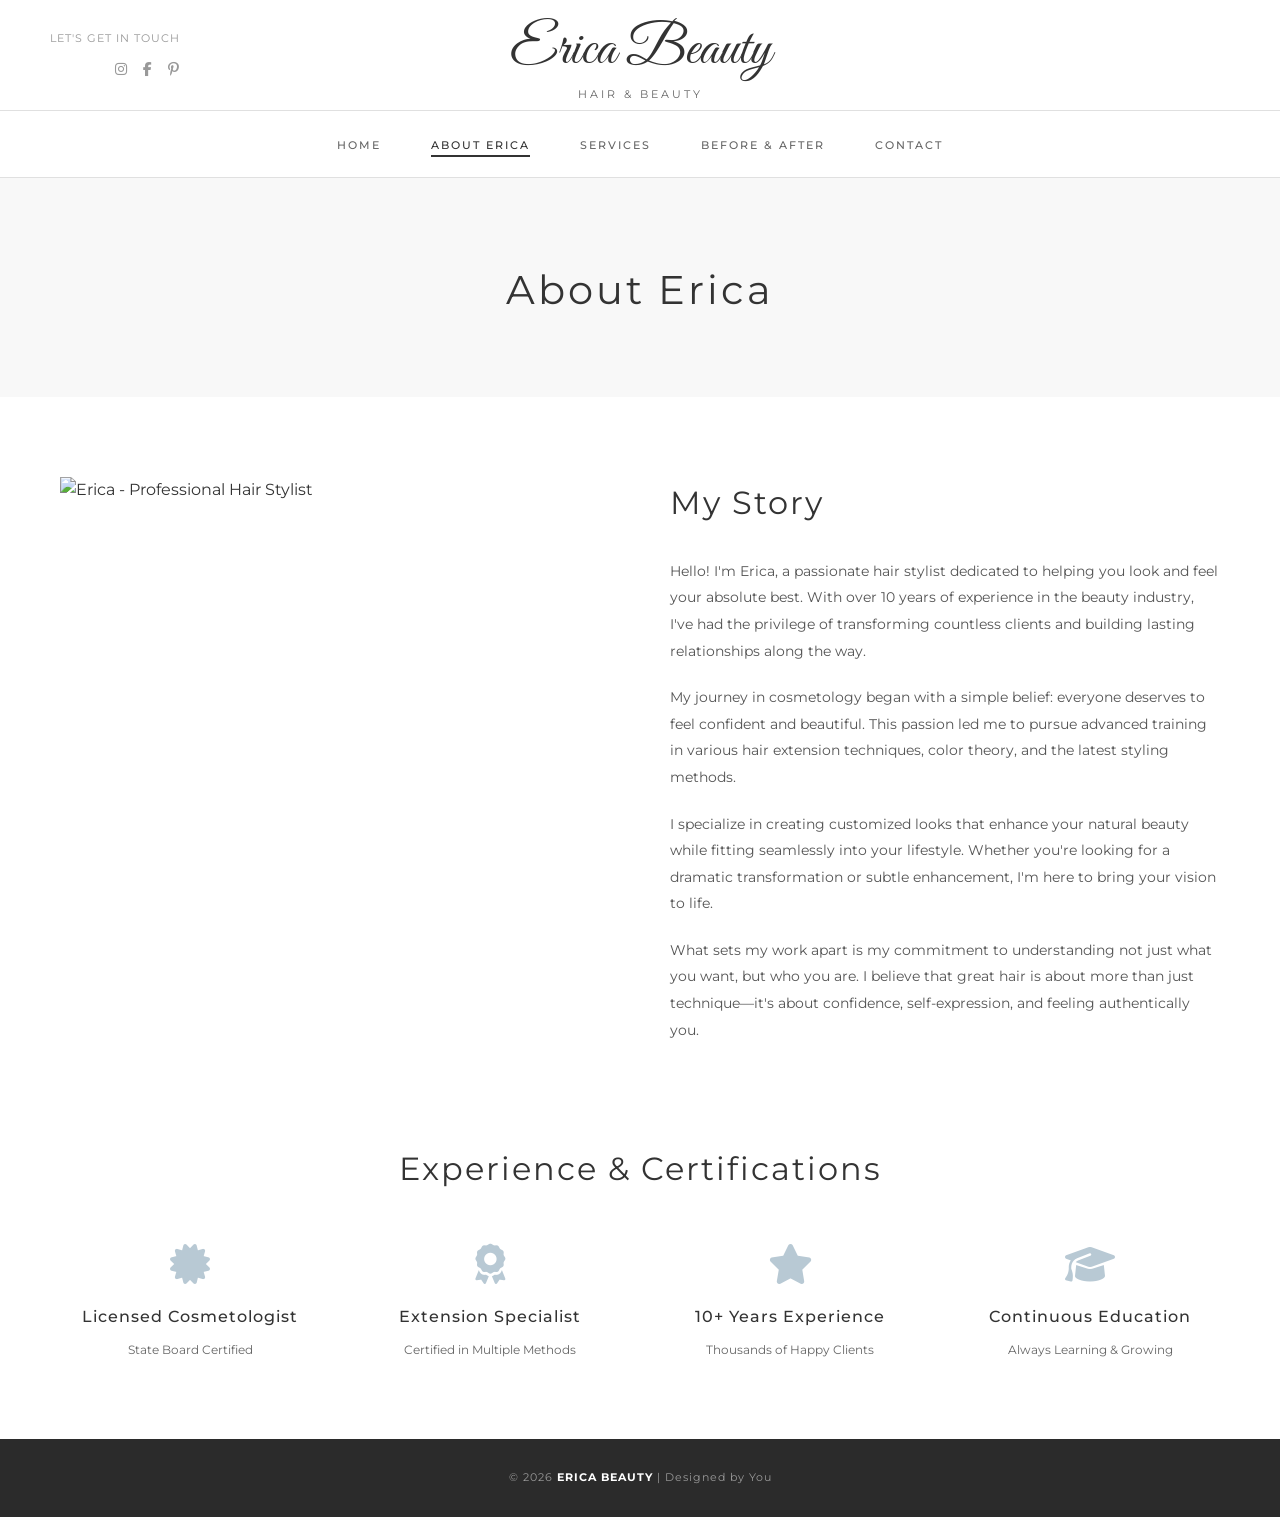
==== about.html @ de70f58c "initial" ====
<!DOCTYPE html>
<html lang="en">
  <head>
    <meta charset="UTF-8" />
    <meta name="viewport" content="width=device-width, initial-scale=1.0" />
    <title>About Erica - Professional Hair Stylist</title>
    <link rel="stylesheet" href="styles.css" />
    <link rel="preconnect" href="https://fonts.googleapis.com" />
    <link rel="preconnect" href="https://fonts.gstatic.com" crossorigin />
    <link
      href="https://fonts.googleapis.com/css2?family=Montserrat:wght@300;400;500;600&family=Great+Vibes&display=swap"
      rel="stylesheet"
    />
    <link
      rel="stylesheet"
      href="https://cdnjs.cloudflare.com/ajax/libs/font-awesome/6.4.0/css/all.min.css"
    />
  </head>
  <body>
    <!-- Header -->
    <header class="header">
      <div class="header-top">
        <div class="logo">
          <h1>Erica Beauty</h1>
          <p class="subtitle">HAIR & BEAUTY</p>
        </div>

        <div class="contact-section">
          <span class="contact-label">LET'S GET IN TOUCH</span>
          <div class="social-icons">
            <a href="#" aria-label="Instagram"
              ><i class="fab fa-instagram"></i
            ></a>
            <a href="#" aria-label="Facebook"
              ><i class="fab fa-facebook-f"></i
            ></a>
            <a href="#" aria-label="Pinterest"
              ><i class="fab fa-pinterest-p"></i
            ></a>
          </div>
        </div>
      </div>

      <nav class="navigation">
        <button class="menu-toggle" aria-label="Toggle menu">
          <span></span>
          <span></span>
          <span></span>
        </button>
        <ul class="nav-menu">
          <li><a href="index.html">HOME</a></li>
          <li><a href="about.html" class="active">ABOUT ERICA</a></li>
          <li><a href="services.html">SERVICES</a></li>
          <li><a href="gallery.html">BEFORE & AFTER</a></li>
          <li><a href="contact.html">CONTACT</a></li>
        </ul>
      </nav>
    </header>

    <!-- About Hero -->
    <section class="about-hero">
      <div class="container">
        <h1>About Erica</h1>
      </div>
    </section>

    <!-- About Content -->
    <section class="about-content">
      <div class="container">
        <div class="about-grid">
          <div class="about-image">
            <img
              src="https://images.unsplash.com/photo-1494790108377-be9c29b29330?w=800"
              alt="Erica - Professional Hair Stylist"
            />
          </div>
          <div class="about-story">
            <h2>My Story</h2>
            <p>
              Hello! I'm Erica, a passionate hair stylist dedicated to helping
              you look and feel your absolute best. With over 10 years of
              experience in the beauty industry, I've had the privilege of
              transforming countless clients and building lasting relationships
              along the way.
            </p>

            <p>
              My journey in cosmetology began with a simple belief: everyone
              deserves to feel confident and beautiful. This passion led me to
              pursue advanced training in various hair extension techniques,
              color theory, and the latest styling methods.
            </p>

            <p>
              I specialize in creating customized looks that enhance your
              natural beauty while fitting seamlessly into your lifestyle.
              Whether you're looking for a dramatic transformation or subtle
              enhancement, I'm here to bring your vision to life.
            </p>

            <p>
              What sets my work apart is my commitment to understanding not just
              what you want, but who you are. I believe that great hair is about
              more than just technique—it's about confidence, self-expression,
              and feeling authentically you.
            </p>
          </div>
        </div>

        <div class="credentials">
          <h2>Experience & Certifications</h2>
          <div class="credentials-grid">
            <div class="credential-item">
              <i class="fas fa-certificate"></i>
              <h3>Licensed Cosmetologist</h3>
              <p>State Board Certified</p>
            </div>
            <div class="credential-item">
              <i class="fas fa-award"></i>
              <h3>Extension Specialist</h3>
              <p>Certified in Multiple Methods</p>
            </div>
            <div class="credential-item">
              <i class="fas fa-star"></i>
              <h3>10+ Years Experience</h3>
              <p>Thousands of Happy Clients</p>
            </div>
            <div class="credential-item">
              <i class="fas fa-graduation-cap"></i>
              <h3>Continuous Education</h3>
              <p>Always Learning & Growing</p>
            </div>
          </div>
        </div>
      </div>
    </section>

    <!-- Footer -->
    <footer class="footer">
      <div class="container">
        <p>&copy; 2026 <strong>ERICA BEAUTY</strong> | Designed by You</p>
      </div>
    </footer>

    <script src="script.js"></script>
  </body>
</html>
---- styles.css ----
/* Reset and Base Styles */
* {
  margin: 0;
  padding: 0;
  box-sizing: border-box;
}

body {
  font-family: "Montserrat", sans-serif;
  color: #333;
  line-height: 1.6;
  background-color: #fff;
}

.container {
  max-width: 1200px;
  margin: 0 auto;
  padding: 0 20px;
}

/* Header Styles */
.header {
  background-color: #fff;
  border-bottom: 1px solid #e0e0e0;
}

.header-top {
  display: flex;
  justify-content: space-between;
  align-items: center;
  padding: 30px 50px;
  max-width: 1400px;
  margin: 0 auto;
  position: relative;
}

.contact-section {
  display: flex;
  flex-direction: column;
  gap: 10px;
  font-size: 11px;
  letter-spacing: 1px;
  color: #999;
  align-items: flex-end;
}

.logo {
  text-align: center;
  position: absolute;
  left: 50%;
  transform: translateX(-50%);
}

.logo h1 {
  font-family: "Great Vibes", cursive;
  font-size: 3.5rem;
  font-weight: 400;
  color: #333;
  margin-bottom: -10px;
}

.logo .subtitle {
  font-size: 11px;
  letter-spacing: 3px;
  color: #666;
  font-weight: 400;
}

.social-icons {
  display: flex;
  gap: 15px;
}

.social-icons a {
  color: #999;
  font-size: 14px;
  transition: color 0.3s;
}

.social-icons a:hover {
  color: #333;
}

/* Navigation */
.navigation {
  background-color: #fff;
  border-top: 1px solid #e0e0e0;
  position: relative;
}

.menu-toggle {
  display: none;
  flex-direction: column;
  gap: 5px;
  background: none;
  border: none;
  cursor: pointer;
  padding: 10px;
  margin: 10px auto;
  position: relative;
  z-index: 1001;
}

.menu-toggle span {
  width: 25px;
  height: 2px;
  background-color: #333;
  transition: all 0.3s;
  display: block;
}

.menu-toggle.active span:nth-child(1) {
  transform: rotate(45deg) translate(7px, 7px);
}

.menu-toggle.active span:nth-child(2) {
  opacity: 0;
}

.menu-toggle.active span:nth-child(3) {
  transform: rotate(-45deg) translate(7px, -7px);
}

.nav-menu {
  list-style: none;
  display: flex;
  justify-content: center;
  gap: 50px;
  padding: 20px 0;
}

.navigation a {
  text-decoration: none;
  color: #666;
  font-size: 11px;
  letter-spacing: 2px;
  font-weight: 500;
  transition: color 0.3s;
  position: relative;
}

.navigation a:hover,
.navigation a.active {
  color: #333;
}

.navigation a.active::after {
  content: "";
  position: absolute;
  bottom: -5px;
  left: 0;
  right: 0;
  height: 2px;
  background-color: #333;
}

/* Hero Gallery */
.hero-gallery {
  padding: 60px 0 40px;
}

.gallery-grid {
  display: grid;
  grid-template-columns: repeat(4, 1fr);
  gap: 0;
  max-width: 1400px;
  margin: 0 auto;
  padding: 0 50px;
}

.gallery-item {
  overflow: hidden;
  aspect-ratio: 1;
}

.gallery-item img {
  width: 100%;
  height: 100%;
  object-fit: cover;
  transition: transform 0.3s;
}

.gallery-item:hover img {
  transform: scale(1.05);
}

.gallery-divider {
  width: 200px;
  height: 40px;
  background: linear-gradient(
    to bottom,
    #e0e0e0 0%,
    #e0e0e0 50%,
    transparent 50%,
    transparent 100%
  );
  margin: -20px auto 0;
  clip-path: polygon(0 0, 100% 0, 90% 100%, 10% 100%);
}

/* Meet Section */
.meet-section {
  padding: 80px 0;
  background-color: #fafafa;
}

.meet-content {
  display: flex;
  align-items: center;
  gap: 60px;
  max-width: 1200px;
  margin: 0 auto;
}

.meet-image {
  flex: 1;
}

.meet-image img {
  width: 100%;
  height: auto;
  display: block;
}

.meet-text {
  flex: 1;
  display: flex;
  align-items: center;
  justify-content: center;
}

.text-box {
  background-color: #b8c9d4;
  padding: 60px 50px;
  max-width: 500px;
}

.text-box h2 {
  font-size: 1.8rem;
  letter-spacing: 3px;
  font-weight: 400;
  margin-bottom: 25px;
  text-align: center;
  color: #333;
}

.text-box p {
  font-size: 13px;
  line-height: 1.9;
  color: #555;
  margin-bottom: 30px;
  text-align: justify;
}

.btn-primary {
  display: inline-block;
  background-color: #555;
  color: #fff;
  padding: 12px 30px;
  text-decoration: none;
  font-size: 11px;
  letter-spacing: 2px;
  font-weight: 500;
  transition: background-color 0.3s;
  margin: 0 auto;
  display: block;
  text-align: center;
  width: fit-content;
}

.btn-primary:hover {
  background-color: #333;
}

/* Before & After Section */
.before-after-section {
  padding: 80px 0;
}

.section-header {
  text-align: center;
  margin-bottom: 60px;
}

.section-header h2 {
  font-size: 2rem;
  font-weight: 400;
  letter-spacing: 2px;
  color: #333;
}

.before-after-grid {
  display: grid;
  grid-template-columns: repeat(3, 1fr);
  gap: 20px;
  margin-bottom: 50px;
}

.ba-item {
  overflow: hidden;
  aspect-ratio: 1;
}

.ba-item img {
  width: 100%;
  height: 100%;
  object-fit: cover;
  transition: transform 0.3s;
}

.ba-item:hover img {
  transform: scale(1.05);
}

.cta-buttons {
  display: flex;
  justify-content: center;
  gap: 30px;
  flex-wrap: wrap;
}

.btn-secondary {
  display: inline-block;
  background-color: transparent;
  color: #333;
  padding: 12px 30px;
  text-decoration: none;
  font-size: 11px;
  letter-spacing: 2px;
  font-weight: 500;
  border: 1px solid #333;
  transition: all 0.3s;
}

.btn-secondary:hover {
  background-color: #333;
  color: #fff;
}

.btn-secondary i {
  margin-right: 8px;
}

/* Footer */
.footer {
  background-color: #2b2b2b;
  color: #999;
  text-align: center;
  padding: 30px 0;
  font-size: 11px;
  letter-spacing: 1px;
}

.footer strong {
  color: #fff;
}

/* About Page Styles */
.about-hero,
.gallery-hero,
.services-hero,
.contact-hero {
  padding: 80px 0 60px;
  text-align: center;
  background-color: #f8f8f8;
}

.about-hero h1,
.gallery-hero h1,
.services-hero h1,
.contact-hero h1 {
  font-size: 2.5rem;
  font-weight: 400;
  letter-spacing: 3px;
  color: #333;
  margin-bottom: 15px;
}

.gallery-hero p,
.services-hero p,
.contact-hero p {
  font-size: 14px;
  color: #666;
  letter-spacing: 1px;
}

.about-content {
  padding: 80px 0;
}

.about-grid {
  display: grid;
  grid-template-columns: 1fr 1fr;
  gap: 60px;
  margin-bottom: 80px;
  align-items: start;
}

.about-image img {
  width: 100%;
  height: auto;
}

.about-story h2 {
  font-size: 2rem;
  font-weight: 400;
  letter-spacing: 2px;
  margin-bottom: 30px;
  color: #333;
}

.about-story p {
  font-size: 14px;
  line-height: 1.9;
  color: #555;
  margin-bottom: 20px;
}

.credentials {
  text-align: center;
}

.credentials h2 {
  font-size: 2rem;
  font-weight: 400;
  letter-spacing: 2px;
  margin-bottom: 50px;
  color: #333;
}

.credentials-grid {
  display: grid;
  grid-template-columns: repeat(4, 1fr);
  gap: 40px;
}

.credential-item {
  text-align: center;
}

.credential-item i {
  font-size: 2.5rem;
  color: #b8c9d4;
  margin-bottom: 20px;
}

.credential-item h3 {
  font-size: 16px;
  font-weight: 500;
  letter-spacing: 1px;
  margin-bottom: 10px;
  color: #333;
}

.credential-item p {
  font-size: 12px;
  color: #666;
}

/* Gallery Page Styles */
.full-gallery {
  padding: 80px 0;
}

.gallery-grid-full {
  display: grid;
  grid-template-columns: repeat(3, 1fr);
  gap: 20px;
  margin-bottom: 60px;
}

.gallery-item-full {
  position: relative;
  overflow: hidden;
  aspect-ratio: 1;
  cursor: pointer;
}

.gallery-item-full img {
  width: 100%;
  height: 100%;
  object-fit: cover;
  transition: transform 0.3s;
}

.gallery-item-full:hover img {
  transform: scale(1.1);
}

.gallery-item-full .overlay {
  position: absolute;
  bottom: 0;
  left: 0;
  right: 0;
  background: linear-gradient(to top, rgba(0, 0, 0, 0.7), transparent);
  padding: 20px;
  transform: translateY(100%);
  transition: transform 0.3s;
}

.gallery-item-full:hover .overlay {
  transform: translateY(0);
}

.gallery-item-full .overlay span {
  color: #fff;
  font-size: 13px;
  letter-spacing: 1px;
}

.gallery-cta {
  text-align: center;
  margin-top: 60px;
}

.gallery-cta h2 {
  font-size: 2rem;
  font-weight: 400;
  letter-spacing: 2px;
  margin-bottom: 30px;
  color: #333;
}

/* Services Page Styles */
.services-section {
  padding: 80px 0;
}

.services-grid {
  display: grid;
  grid-template-columns: repeat(3, 1fr);
  gap: 40px;
  margin-bottom: 60px;
}

.service-card {
  background-color: #f8f8f8;
  padding: 40px 30px;
  text-align: center;
  transition: transform 0.3s, box-shadow 0.3s;
}

.service-card:hover {
  transform: translateY(-5px);
  box-shadow: 0 10px 30px rgba(0, 0, 0, 0.1);
}

.service-icon {
  margin-bottom: 20px;
}

.service-icon i {
  font-size: 2.5rem;
  color: #b8c9d4;
}

.service-card h3 {
  font-size: 1.3rem;
  font-weight: 500;
  letter-spacing: 1px;
  margin-bottom: 20px;
  color: #333;
}

.service-card > p {
  font-size: 13px;
  line-height: 1.8;
  color: #666;
  margin-bottom: 25px;
}

.service-features {
  list-style: none;
  padding: 0;
}

.service-features li {
  font-size: 12px;
  color: #555;
  padding: 8px 0;
  border-bottom: 1px solid #e0e0e0;
}

.service-features li:last-child {
  border-bottom: none;
}

.pricing-note {
  text-align: center;
  background-color: #f8f8f8;
  padding: 40px;
  border-radius: 5px;
}

.pricing-note p {
  font-size: 13px;
  color: #666;
  margin-bottom: 25px;
  line-height: 1.8;
}

.pricing-note i {
  margin-right: 8px;
  color: #b8c9d4;
}

/* Contact Page Styles */

.contact-grid {
  display: grid;
  grid-template-columns: 1fr 1.2fr;
  gap: 80px;
}

.contact-info h2 {
  font-size: 2rem;
  font-weight: 400;
  letter-spacing: 2px;
  margin-bottom: 20px;
  color: #333;
}

.contact-info > p {
  font-size: 14px;
  line-height: 1.8;
  color: #666;
  margin-bottom: 40px;
}

.contact-details {
  margin-bottom: 40px;
}

.contact-item {
  display: flex;
  gap: 20px;
  margin-bottom: 30px;
}

.contact-item i {
  font-size: 1.5rem;
  color: #b8c9d4;
  min-width: 30px;
}

.contact-item h3 {
  font-size: 14px;
  font-weight: 600;
  letter-spacing: 1px;
  margin-bottom: 5px;
  color: #333;
}

.contact-item p {
  font-size: 13px;
  color: #666;
  line-height: 1.6;
}

.social-connect {
  margin-top: 40px;
}

.social-connect h3 {
  font-size: 16px;
  font-weight: 500;
  letter-spacing: 1px;
  margin-bottom: 15px;
  color: #333;
}

.social-links {
  display: flex;
  gap: 15px;
}

.social-links a {
  width: 40px;
  height: 40px;
  border: 1px solid #ddd;
  display: flex;
  align-items: center;
  justify-content: center;
  border-radius: 50%;
  color: #666;
  transition: all 0.3s;
}

.social-links a:hover {
  background-color: #333;
  color: #fff;
  border-color: #333;
}

.contact-form-wrapper {
  background-color: #f8f8f8;
  padding: 50px;
}

.contact-form h2 {
  font-size: 1.8rem;
  font-weight: 400;
  letter-spacing: 2px;
  margin-bottom: 30px;
  color: #333;
}

.form-group {
  margin-bottom: 25px;
}

.form-group label {
  display: block;
  font-size: 12px;
  letter-spacing: 1px;
  font-weight: 500;
  margin-bottom: 8px;
  color: #333;
}

.form-group input,
.form-group select,
.form-group textarea {
  width: 100%;
  padding: 12px;
  border: 1px solid #ddd;
  font-size: 13px;
  font-family: "Montserrat", sans-serif;
  transition: border-color 0.3s;
}

.form-group input:focus,
.form-group select:focus,
.form-group textarea:focus {
  outline: none;
  border-color: #b8c9d4;
}

.contact-form .btn-primary {
  width: 100%;
  cursor: pointer;
  border: none;
}

/* Responsive Design */
@media (max-width: 1024px) {
  .header-top {
    padding: 20px 30px;
  }

  .gallery-grid {
    grid-template-columns: repeat(2, 1fr);
    padding: 0 30px;
  }

  .meet-content {
    flex-direction: column;
  }

  .before-after-grid {
    grid-template-columns: repeat(2, 1fr);
  }

  .about-grid {
    grid-template-columns: 1fr;
  }

  .credentials-grid {
    grid-template-columns: repeat(2, 1fr);
  }

  .services-grid {
    grid-template-columns: repeat(2, 1fr);
  }

  .contact-grid {
    grid-template-columns: 1fr;
    gap: 50px;
  }
}

@media (max-width: 768px) {
  .header-top {
    flex-direction: column;
    gap: 15px;
    padding: 20px;
    text-align: center;
  }

  .contact-section {
    align-items: center;
    margin-left: 0;
  }

  .logo h1 {
    font-size: 2.5rem;
  }

  .menu-toggle {
    display: flex;
    position: fixed;
    top: 20px;
    right: 20px;
  }

  .nav-menu {
    position: fixed;
    left: -100%;
    top: 0;
    flex-direction: column;
    background-color: rgba(255, 255, 255, 0.5);
    backdrop-filter: blur(10px);
    width: 100%;
    height: 100vh;
    text-align: center;
    transition: left 0.3s;
    padding-top: 80px;
    gap: 0;
    z-index: 1000;
    box-shadow: 2px 0 10px rgba(0, 0, 0, 0.1);
  }

  .nav-menu.active {
    left: 0;
  }

  .nav-menu li {
    padding: 20px 0;
    border-bottom: 1px solid #f0f0f0;
  }

  .nav-menu a {
    font-size: 14px;
    display: block;
    padding: 10px;
  }

  .gallery-grid {
    grid-template-columns: repeat(2, 1fr);
    padding: 0 20px;
  }

  .text-box {
    padding: 40px 30px;
  }

  .before-after-grid,
  .gallery-grid-full {
    grid-template-columns: 1fr;
  }

  .cta-buttons {
    flex-direction: column;
    align-items: center;
  }

  .credentials-grid {
    grid-template-columns: 1fr;
  }

  .services-grid {
    grid-template-columns: 1fr;
  }

  .contact-form-wrapper {
    padding: 30px;
  }
}
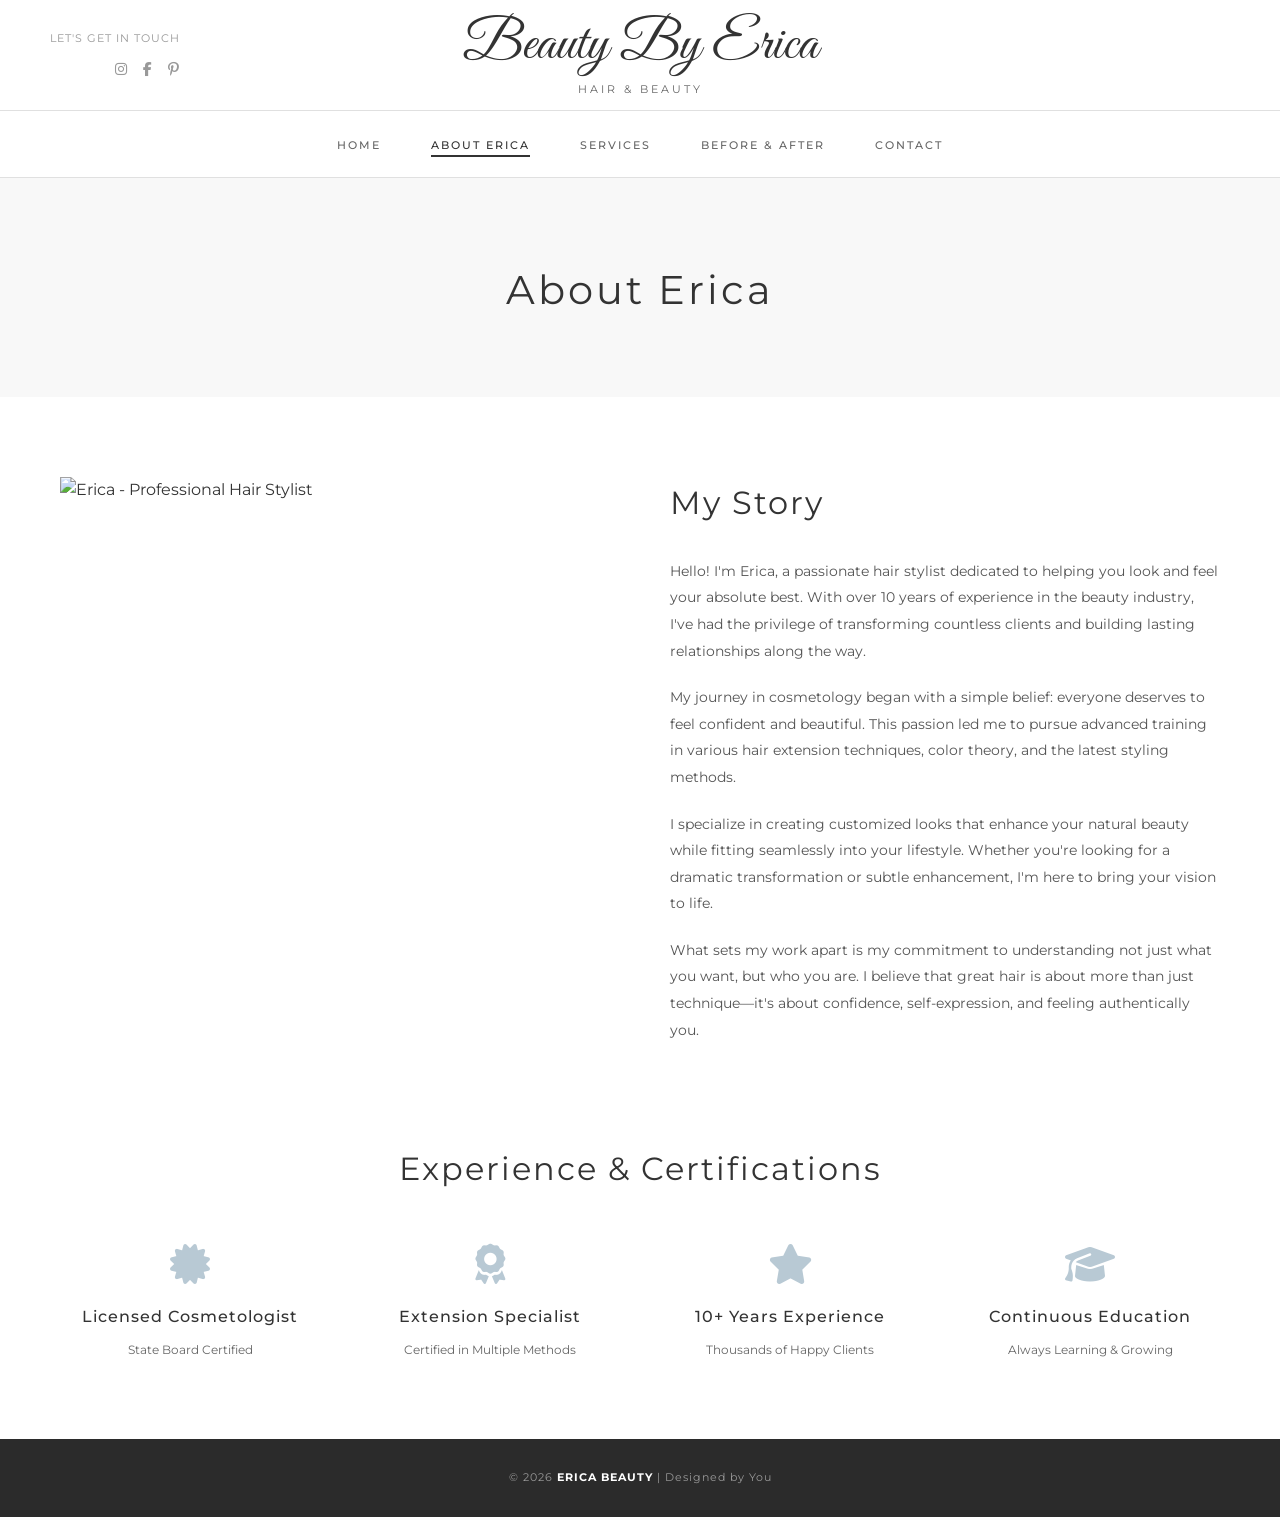
==== commit 4865cc52: "added custom images. Renamed title logo" ====
--- a/about.html
+++ b/about.html
@@ -21,7 +21,7 @@
     <header class="header">
       <div class="header-top">
         <div class="logo">
-          <h1>Erica Beauty</h1>
+          <h1>Beauty By Erica</h1>
           <p class="subtitle">HAIR & BEAUTY</p>
         </div>
 
--- a/styles.css
+++ b/styles.css
@@ -64,6 +64,7 @@
   letter-spacing: 3px;
   color: #666;
   font-weight: 400;
+  margin-bottom: 10px;
 }
 
 .social-icons {
@@ -789,7 +790,11 @@
 
   .contact-section {
     align-items: center;
-    margin-left: 0;
+  }
+
+  .logo {
+    position: static;
+    transform: none;
   }
 
   .logo h1 {
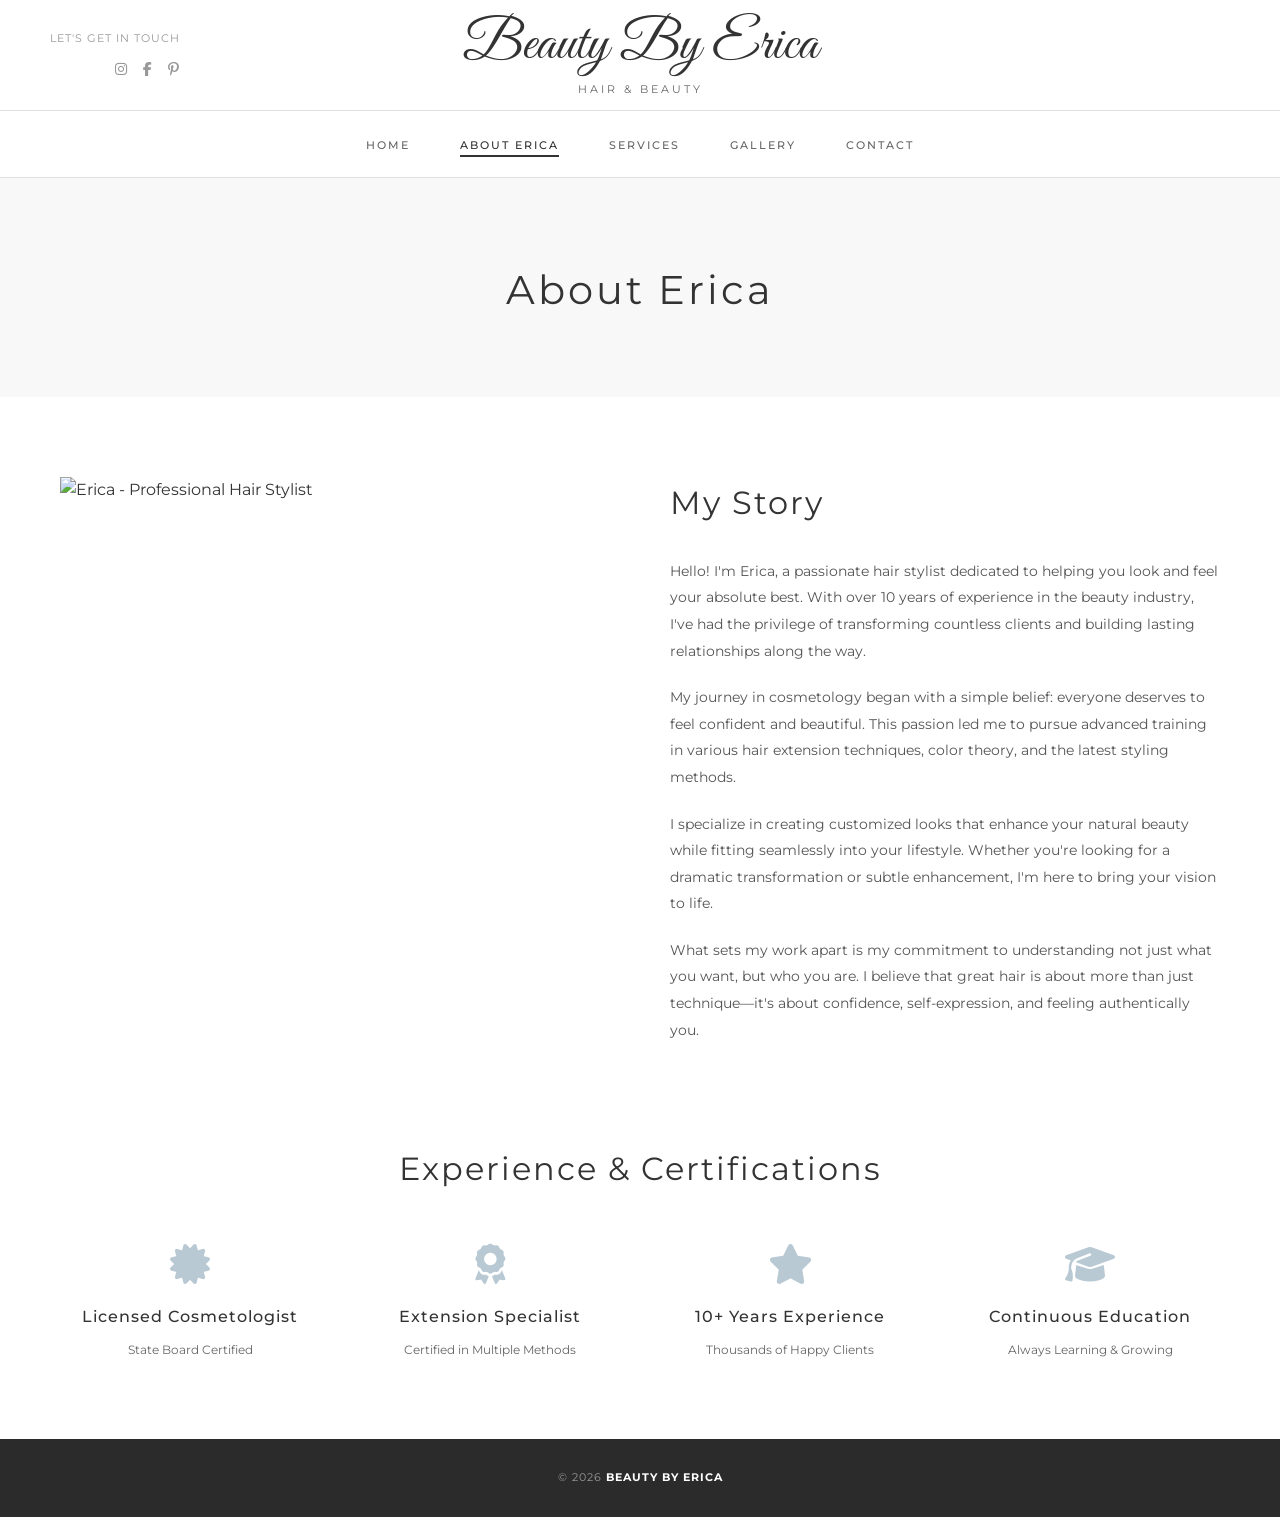
==== commit 80aff6b0: "more style changes. removal of contact form" ====
--- a/about.html
+++ b/about.html
@@ -3,7 +3,8 @@
   <head>
     <meta charset="UTF-8" />
     <meta name="viewport" content="width=device-width, initial-scale=1.0" />
-    <title>About Erica - Professional Hair Stylist</title>
+    <title>Beauty By Erica - About Erica</title>
+    <link rel="icon" href="data:image/svg+xml,<svg xmlns='http://www.w3.org/2000/svg' viewBox='0 0 512 512'><path fill='white' stroke='black' stroke-width='20' d='M47.6 300.4L228.3 469.1c7.5 7 17.4 10.9 27.7 10.9s20.2-3.9 27.7-10.9L464.4 300.4c30.4-28.3 47.6-68 47.6-109.5v-5.8c0-69.9-50.5-129.5-119.4-141C347 36.5 300.6 51.4 268 84L256 96 244 84c-32.6-32.6-79-47.5-124.6-39.9C50.5 55.6 0 115.2 0 185.1v5.8c0 41.5 17.2 81.2 47.6 109.5z'/></svg>" />
     <link rel="stylesheet" href="styles.css" />
     <link rel="preconnect" href="https://fonts.googleapis.com" />
     <link rel="preconnect" href="https://fonts.gstatic.com" crossorigin />
@@ -51,7 +52,7 @@
           <li><a href="index.html">HOME</a></li>
           <li><a href="about.html" class="active">ABOUT ERICA</a></li>
           <li><a href="services.html">SERVICES</a></li>
-          <li><a href="gallery.html">BEFORE & AFTER</a></li>
+          <li><a href="gallery.html">GALLERY</a></li>
           <li><a href="contact.html">CONTACT</a></li>
         </ul>
       </nav>
@@ -138,7 +139,7 @@
     <!-- Footer -->
     <footer class="footer">
       <div class="container">
-        <p>&copy; 2026 <strong>ERICA BEAUTY</strong> | Designed by You</p>
+        <p>&copy; 2026 <strong>BEAUTY BY ERICA</strong></p>
       </div>
     </footer>
 
--- a/styles.css
+++ b/styles.css
@@ -160,7 +160,7 @@
   padding: 60px 0 40px;
 }
 
-.gallery-grid {
+.hero-grid {
   display: grid;
   grid-template-columns: repeat(4, 1fr);
   gap: 0;
@@ -169,34 +169,20 @@
   padding: 0 50px;
 }
 
-.gallery-item {
+.hero-item {
   overflow: hidden;
   aspect-ratio: 1;
 }
 
-.gallery-item img {
+.hero-item img {
   width: 100%;
   height: 100%;
   object-fit: cover;
   transition: transform 0.3s;
 }
 
-.gallery-item:hover img {
+.hero-item:hover img {
   transform: scale(1.05);
-}
-
-.gallery-divider {
-  width: 200px;
-  height: 40px;
-  background: linear-gradient(
-    to bottom,
-    #e0e0e0 0%,
-    #e0e0e0 50%,
-    transparent 50%,
-    transparent 100%
-  );
-  margin: -20px auto 0;
-  clip-path: polygon(0 0, 100% 0, 90% 100%, 10% 100%);
 }
 
 /* Meet Section */
@@ -273,8 +259,8 @@
   background-color: #333;
 }
 
-/* Before & After Section */
-.before-after-section {
+/* Gallery Section */
+.gallery-section {
   padding: 80px 0;
 }
 
@@ -290,26 +276,26 @@
   color: #333;
 }
 
-.before-after-grid {
+.gallery-grid {
   display: grid;
   grid-template-columns: repeat(3, 1fr);
   gap: 20px;
   margin-bottom: 50px;
 }
 
-.ba-item {
+.gallery-item {
   overflow: hidden;
   aspect-ratio: 1;
 }
 
-.ba-item img {
+.gallery-item img {
   width: 100%;
   height: 100%;
   object-fit: cover;
   transition: transform 0.3s;
 }
 
-.ba-item:hover img {
+.gallery-item:hover img {
   transform: scale(1.05);
 }
 
@@ -608,9 +594,17 @@
 /* Contact Page Styles */
 
 .contact-grid {
-  display: grid;
-  grid-template-columns: 1fr 1.2fr;
-  gap: 80px;
+  display: flex;
+  flex-direction: column;
+  align-items: center;
+  gap: 60px;
+  max-width: 800px;
+  margin: 0 auto;
+}
+
+.contact-info {
+  text-align: center;
+  width: 100%;
 }
 
 .contact-info h2 {
@@ -630,18 +624,29 @@
 
 .contact-details {
   margin-bottom: 40px;
+  display: flex;
+  flex-direction: column;
+  align-items: center;
+  max-width: 400px;
+  margin-left: auto;
+  margin-right: auto;
 }
 
 .contact-item {
   display: flex;
+  align-items: flex-start;
   gap: 20px;
   margin-bottom: 30px;
+  width: 100%;
+  text-align: left;
 }
 
 .contact-item i {
   font-size: 1.5rem;
   color: #b8c9d4;
-  min-width: 30px;
+  width: 30px;
+  flex-shrink: 0;
+  text-align: center;
 }
 
 .contact-item h3 {
@@ -691,6 +696,41 @@
   background-color: #333;
   color: #fff;
   border-color: #333;
+}
+
+.social-connect-large {
+  text-align: center;
+  width: 100%;
+  padding: 40px 0;
+}
+
+.social-connect-large h2 {
+  font-size: 2.2rem;
+  font-weight: 400;
+  letter-spacing: 2px;
+  margin-bottom: 25px;
+  color: #333;
+}
+
+.social-connect-large p {
+  font-size: 14px;
+  line-height: 1.8;
+  color: #666;
+  margin-bottom: 35px;
+  max-width: 500px;
+  margin-left: auto;
+  margin-right: auto;
+}
+
+.social-connect-large .social-links {
+  justify-content: center;
+  gap: 20px;
+}
+
+.social-connect-large .social-links a {
+  width: 50px;
+  height: 50px;
+  font-size: 18px;
 }
 
 .contact-form-wrapper {
@@ -749,7 +789,7 @@
     padding: 20px 30px;
   }
 
-  .gallery-grid {
+  .hero-grid {
     grid-template-columns: repeat(2, 1fr);
     padding: 0 30px;
   }
@@ -758,7 +798,7 @@
     flex-direction: column;
   }
 
-  .before-after-grid {
+  .gallery-grid {
     grid-template-columns: repeat(2, 1fr);
   }
 
@@ -840,8 +880,8 @@
     padding: 10px;
   }
 
-  .gallery-grid {
-    grid-template-columns: repeat(2, 1fr);
+  .hero-grid {
+    grid-template-columns: 1fr;
     padding: 0 20px;
   }
 
@@ -849,7 +889,7 @@
     padding: 40px 30px;
   }
 
-  .before-after-grid,
+  .gallery-grid,
   .gallery-grid-full {
     grid-template-columns: 1fr;
   }
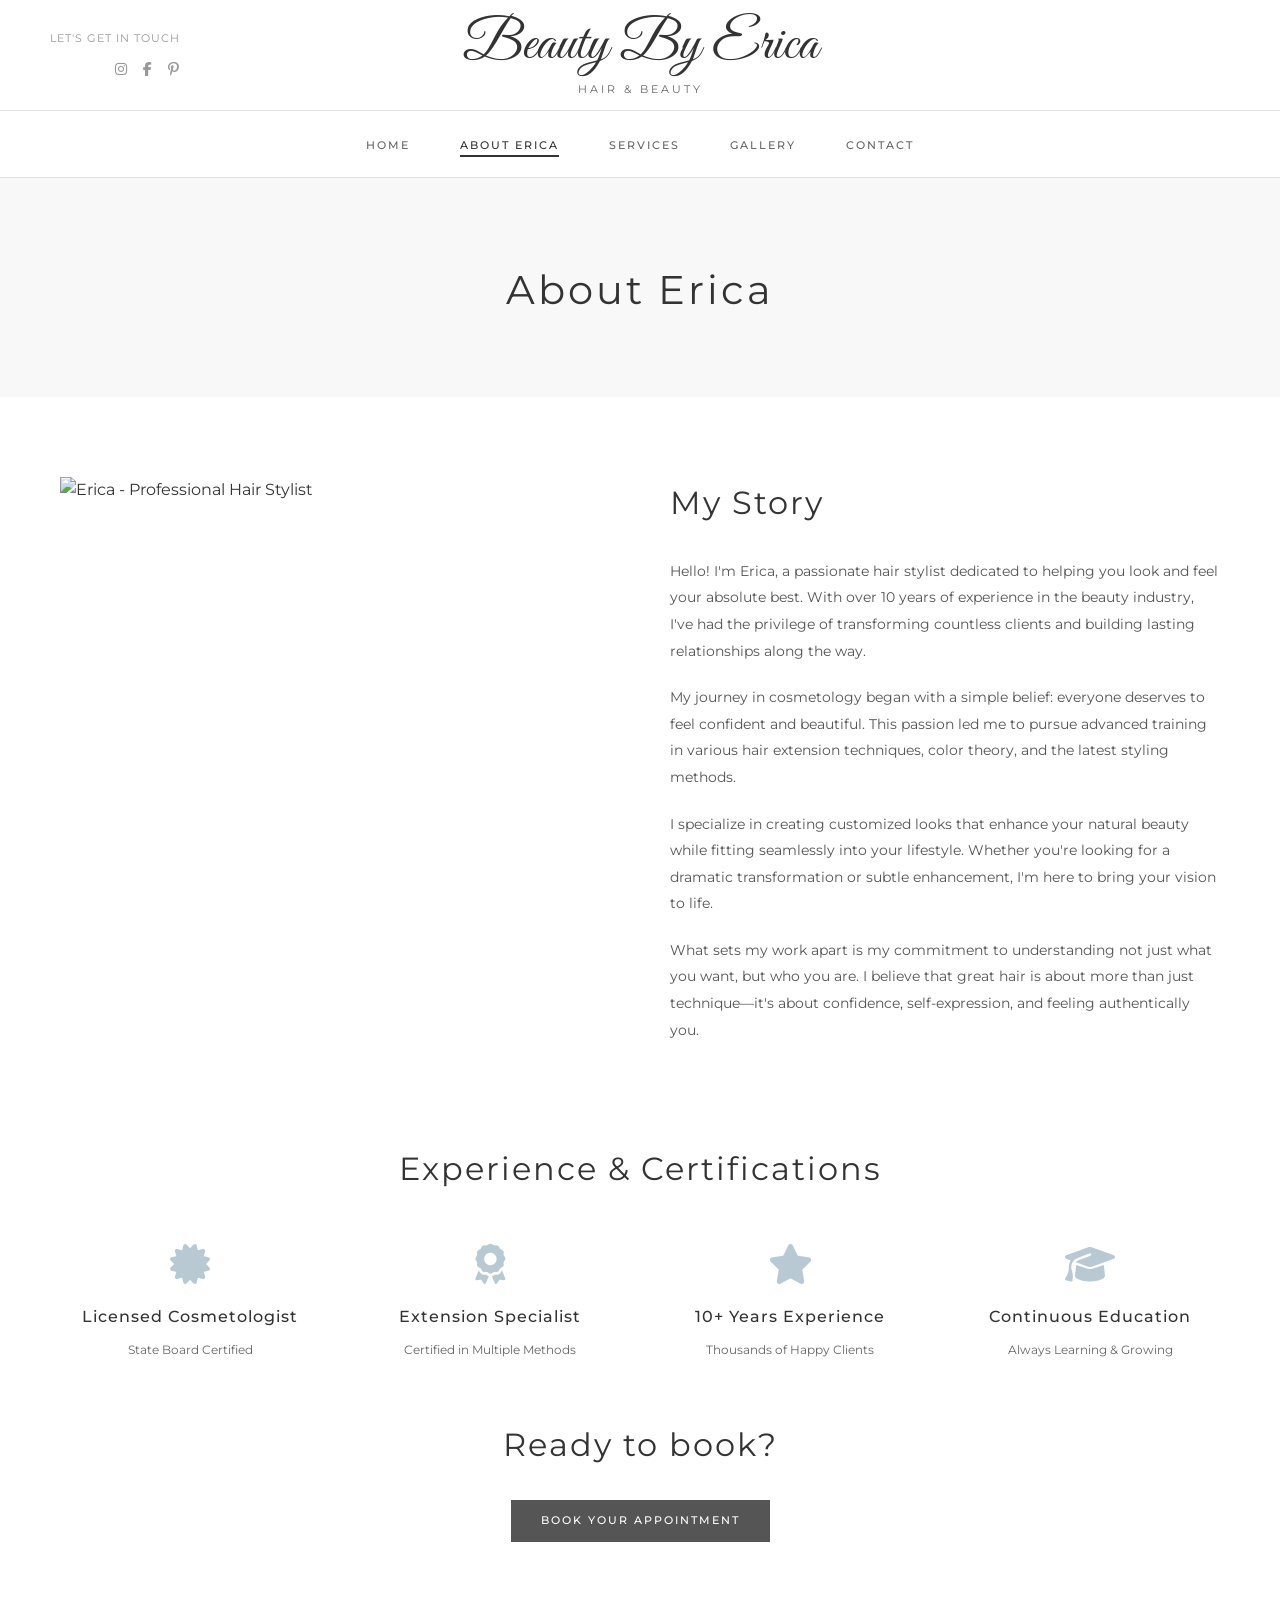
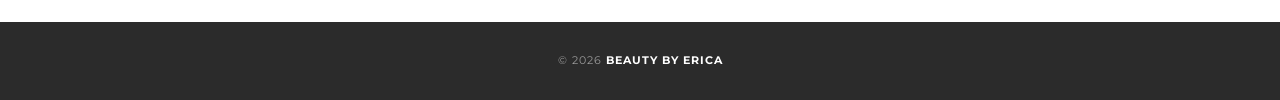
==== commit 3ee2bde6: "change img references" ====
--- a/about.html
+++ b/about.html
@@ -134,6 +134,11 @@
           </div>
         </div>
       </div>
+      <div class="about-cta">
+        <h2>Ready to book?</h2>
+        <a href="contact.html" class="btn-primary">BOOK YOUR APPOINTMENT</a>
+      </div>
+      </div>
     </section>
 
     <!-- Footer -->
--- a/styles.css
+++ b/styles.css
@@ -495,12 +495,12 @@
   letter-spacing: 1px;
 }
 
-.gallery-cta {
+.gallery-cta, .about-cta {
   text-align: center;
   margin-top: 60px;
 }
 
-.gallery-cta h2 {
+.gallery-cta h2, .about-cta h2 {
   font-size: 2rem;
   font-weight: 400;
   letter-spacing: 2px;
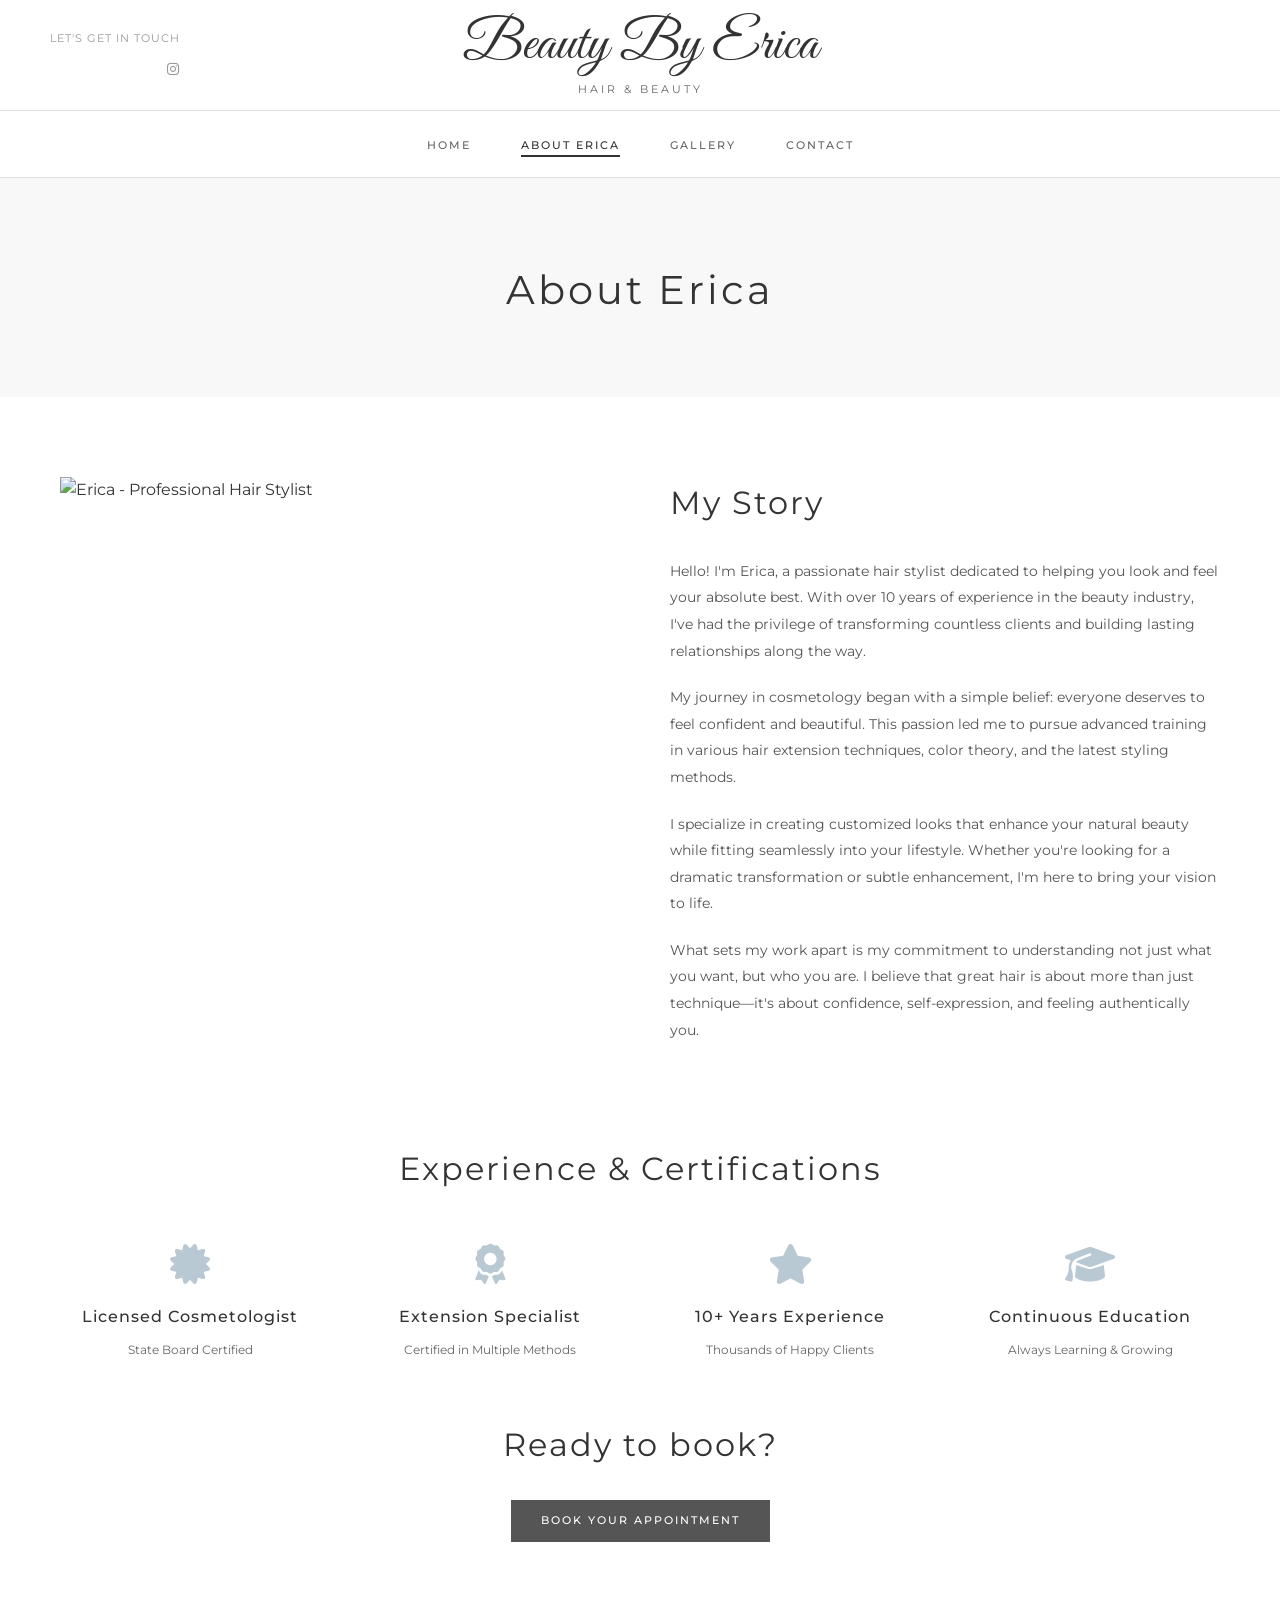
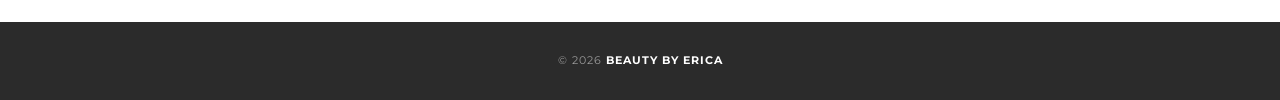
==== commit 558ab644: "modification of socials and contact" ====
--- a/about.html
+++ b/about.html
@@ -29,14 +29,8 @@
         <div class="contact-section">
           <span class="contact-label">LET'S GET IN TOUCH</span>
           <div class="social-icons">
-            <a href="#" aria-label="Instagram"
+            <a href="https://www.instagram.com/beautybar_erica_" target="_blank" aria-label="Instagram"
               ><i class="fab fa-instagram"></i
-            ></a>
-            <a href="#" aria-label="Facebook"
-              ><i class="fab fa-facebook-f"></i
-            ></a>
-            <a href="#" aria-label="Pinterest"
-              ><i class="fab fa-pinterest-p"></i
             ></a>
           </div>
         </div>
@@ -51,7 +45,6 @@
         <ul class="nav-menu">
           <li><a href="index.html">HOME</a></li>
           <li><a href="about.html" class="active">ABOUT ERICA</a></li>
-          <li><a href="services.html">SERVICES</a></li>
           <li><a href="gallery.html">GALLERY</a></li>
           <li><a href="contact.html">CONTACT</a></li>
         </ul>
--- a/styles.css
+++ b/styles.css
@@ -460,7 +460,6 @@
   position: relative;
   overflow: hidden;
   aspect-ratio: 1;
-  cursor: pointer;
 }
 
 .gallery-item-full img {
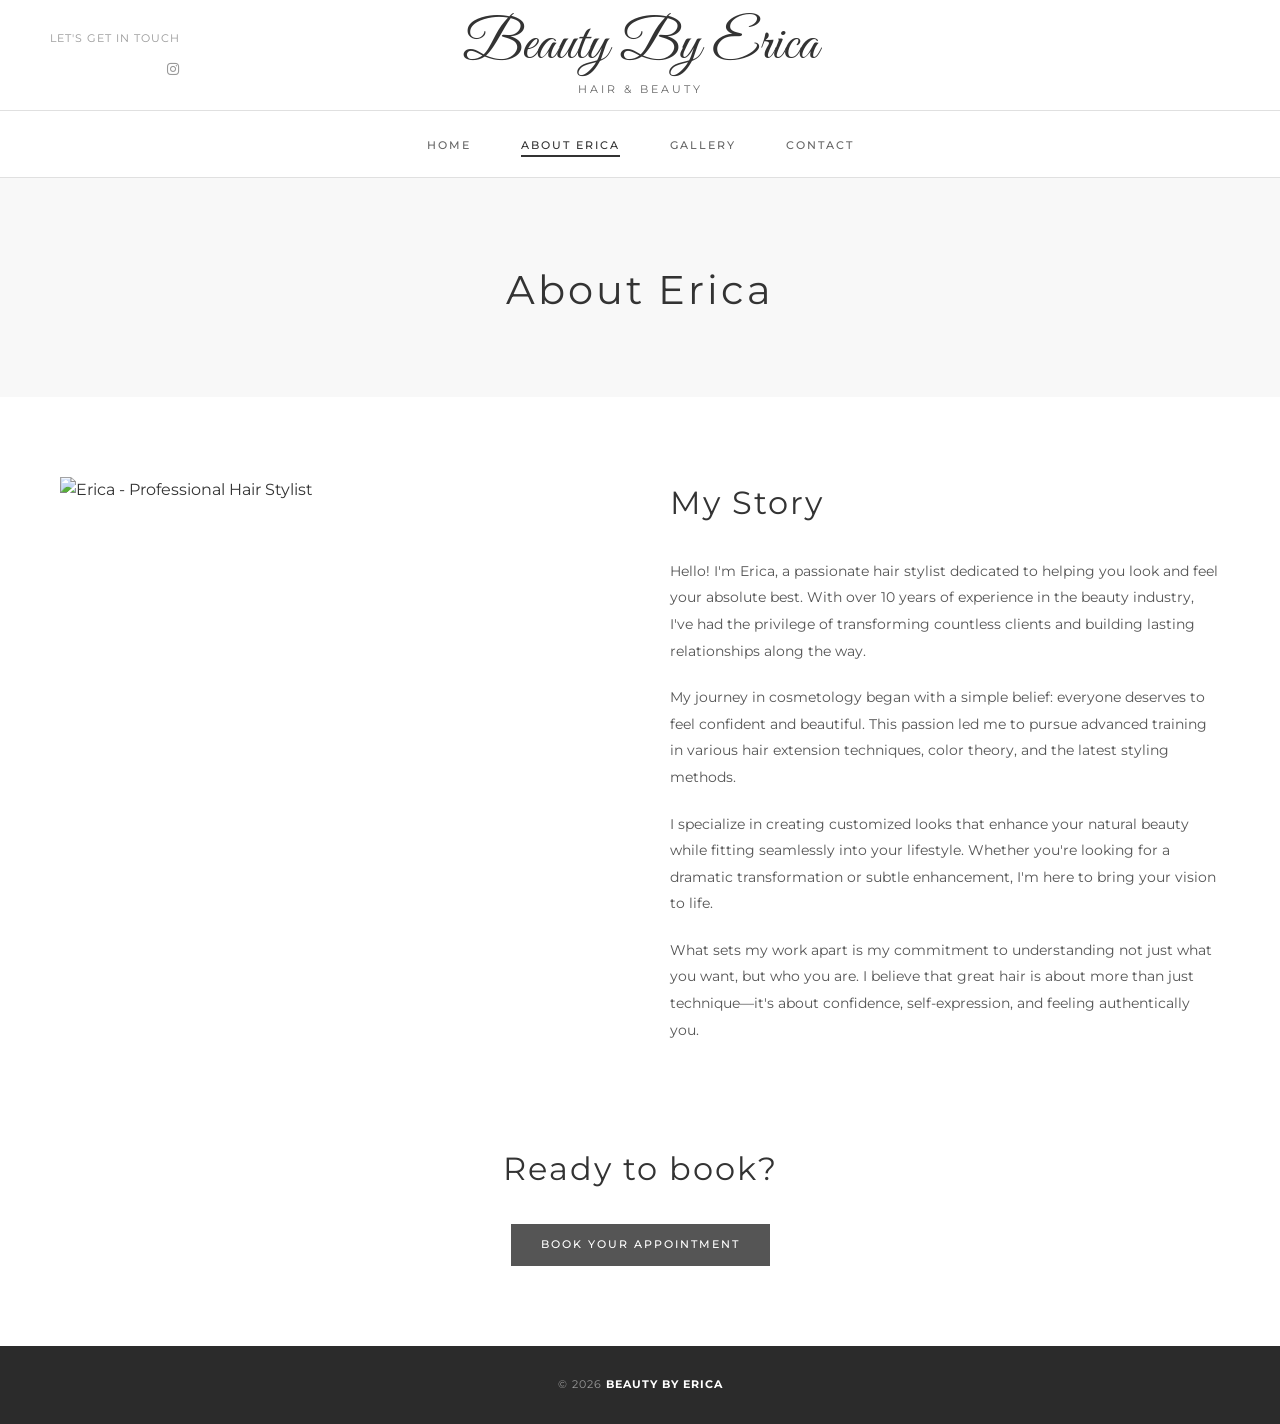
==== commit ae70c237: "removed cert section from about page." ====
--- a/about.html
+++ b/about.html
@@ -100,32 +100,6 @@
             </p>
           </div>
         </div>
-
-        <div class="credentials">
-          <h2>Experience & Certifications</h2>
-          <div class="credentials-grid">
-            <div class="credential-item">
-              <i class="fas fa-certificate"></i>
-              <h3>Licensed Cosmetologist</h3>
-              <p>State Board Certified</p>
-            </div>
-            <div class="credential-item">
-              <i class="fas fa-award"></i>
-              <h3>Extension Specialist</h3>
-              <p>Certified in Multiple Methods</p>
-            </div>
-            <div class="credential-item">
-              <i class="fas fa-star"></i>
-              <h3>10+ Years Experience</h3>
-              <p>Thousands of Happy Clients</p>
-            </div>
-            <div class="credential-item">
-              <i class="fas fa-graduation-cap"></i>
-              <h3>Continuous Education</h3>
-              <p>Always Learning & Growing</p>
-            </div>
-          </div>
-        </div>
       </div>
       <div class="about-cta">
         <h2>Ready to book?</h2>
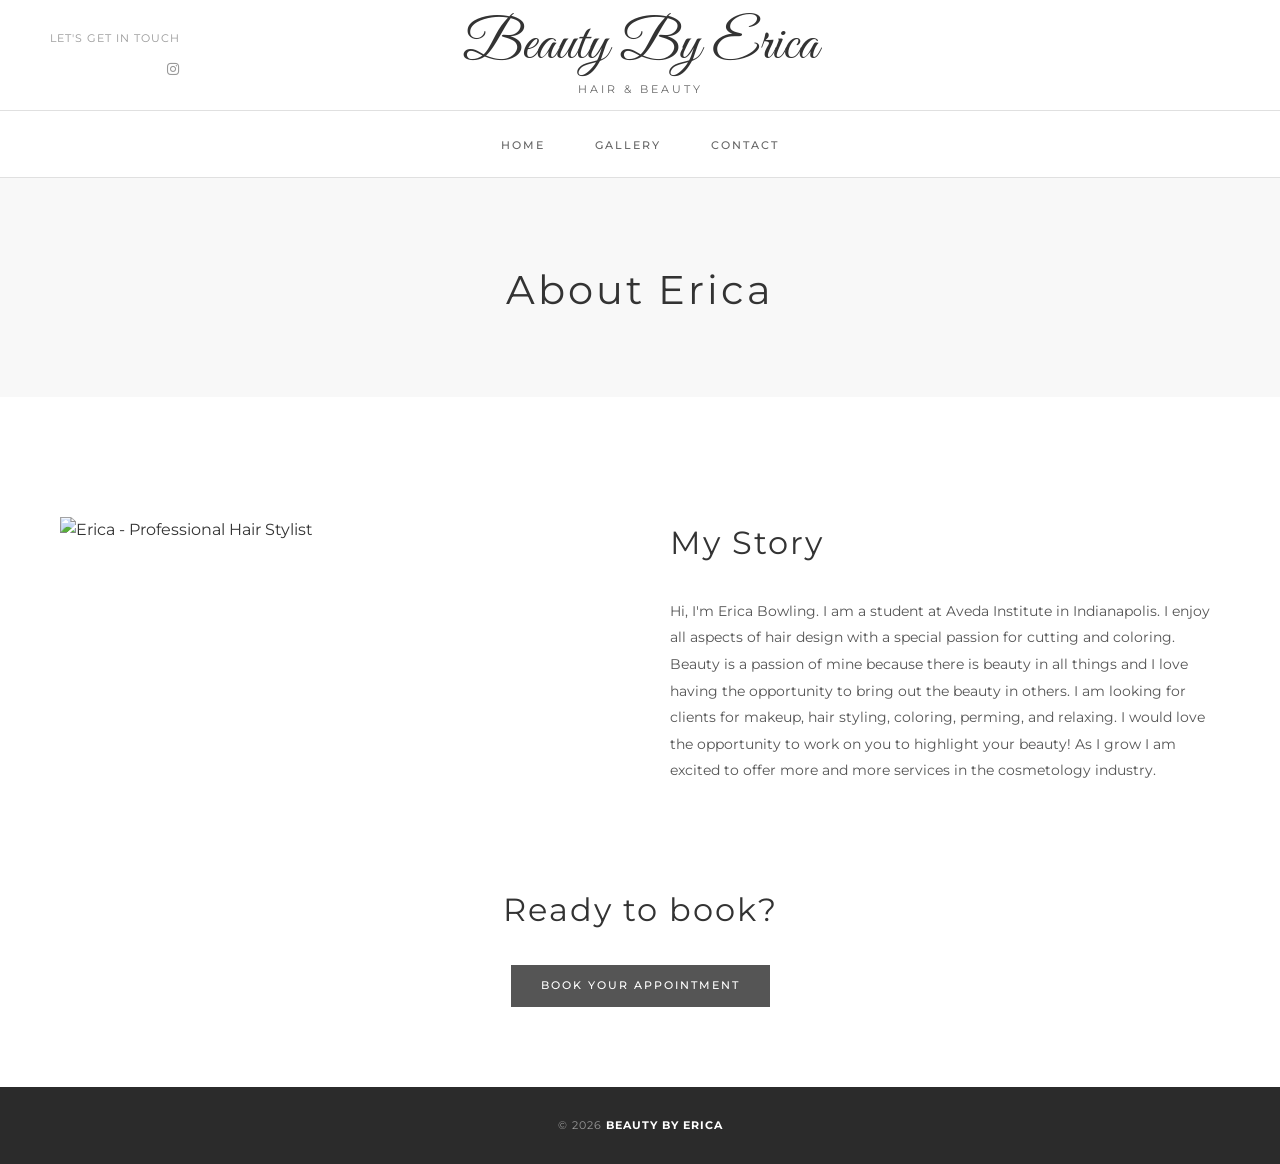
==== commit 2af4ad7e: "replace erica photo. Add about text in hero. Remove about section from nav. Add margin bottom to sec" ====
--- a/about.html
+++ b/about.html
@@ -44,7 +44,6 @@
         </button>
         <ul class="nav-menu">
           <li><a href="index.html">HOME</a></li>
-          <li><a href="about.html" class="active">ABOUT ERICA</a></li>
           <li><a href="gallery.html">GALLERY</a></li>
           <li><a href="contact.html">CONTACT</a></li>
         </ul>
@@ -64,40 +63,18 @@
         <div class="about-grid">
           <div class="about-image">
             <img
-              src="https://images.unsplash.com/photo-1494790108377-be9c29b29330?w=800"
+              src="./images/erica-1.jpg"
               alt="Erica - Professional Hair Stylist"
             />
           </div>
           <div class="about-story">
             <h2>My Story</h2>
             <p>
-              Hello! I'm Erica, a passionate hair stylist dedicated to helping
-              you look and feel your absolute best. With over 10 years of
-              experience in the beauty industry, I've had the privilege of
-              transforming countless clients and building lasting relationships
-              along the way.
-            </p>
-
-            <p>
-              My journey in cosmetology began with a simple belief: everyone
-              deserves to feel confident and beautiful. This passion led me to
-              pursue advanced training in various hair extension techniques,
-              color theory, and the latest styling methods.
-            </p>
-
-            <p>
-              I specialize in creating customized looks that enhance your
-              natural beauty while fitting seamlessly into your lifestyle.
-              Whether you're looking for a dramatic transformation or subtle
-              enhancement, I'm here to bring your vision to life.
-            </p>
-
-            <p>
-              What sets my work apart is my commitment to understanding not just
-              what you want, but who you are. I believe that great hair is about
-              more than just technique—it's about confidence, self-expression,
-              and feeling authentically you.
-            </p>
+              Hi, I'm Erica Bowling. I am a student at Aveda Institute in Indianapolis.
+              I enjoy all aspects of hair design with a special passion for cutting and coloring.
+              Beauty is a passion of mine because there is beauty in all things and I love having the opportunity to bring out the beauty in others.
+              I am looking for clients for makeup, hair styling, coloring, perming, and relaxing. I would love the opportunity to work on you to highlight your beauty!
+              As I grow I am excited to offer more and more services in the cosmetology industry.
           </div>
         </div>
       </div>
--- a/styles.css
+++ b/styles.css
@@ -350,6 +350,7 @@
   padding: 80px 0 60px;
   text-align: center;
   background-color: #f8f8f8;
+  margin-bottom: 40px;
 }
 
 .about-hero h1,
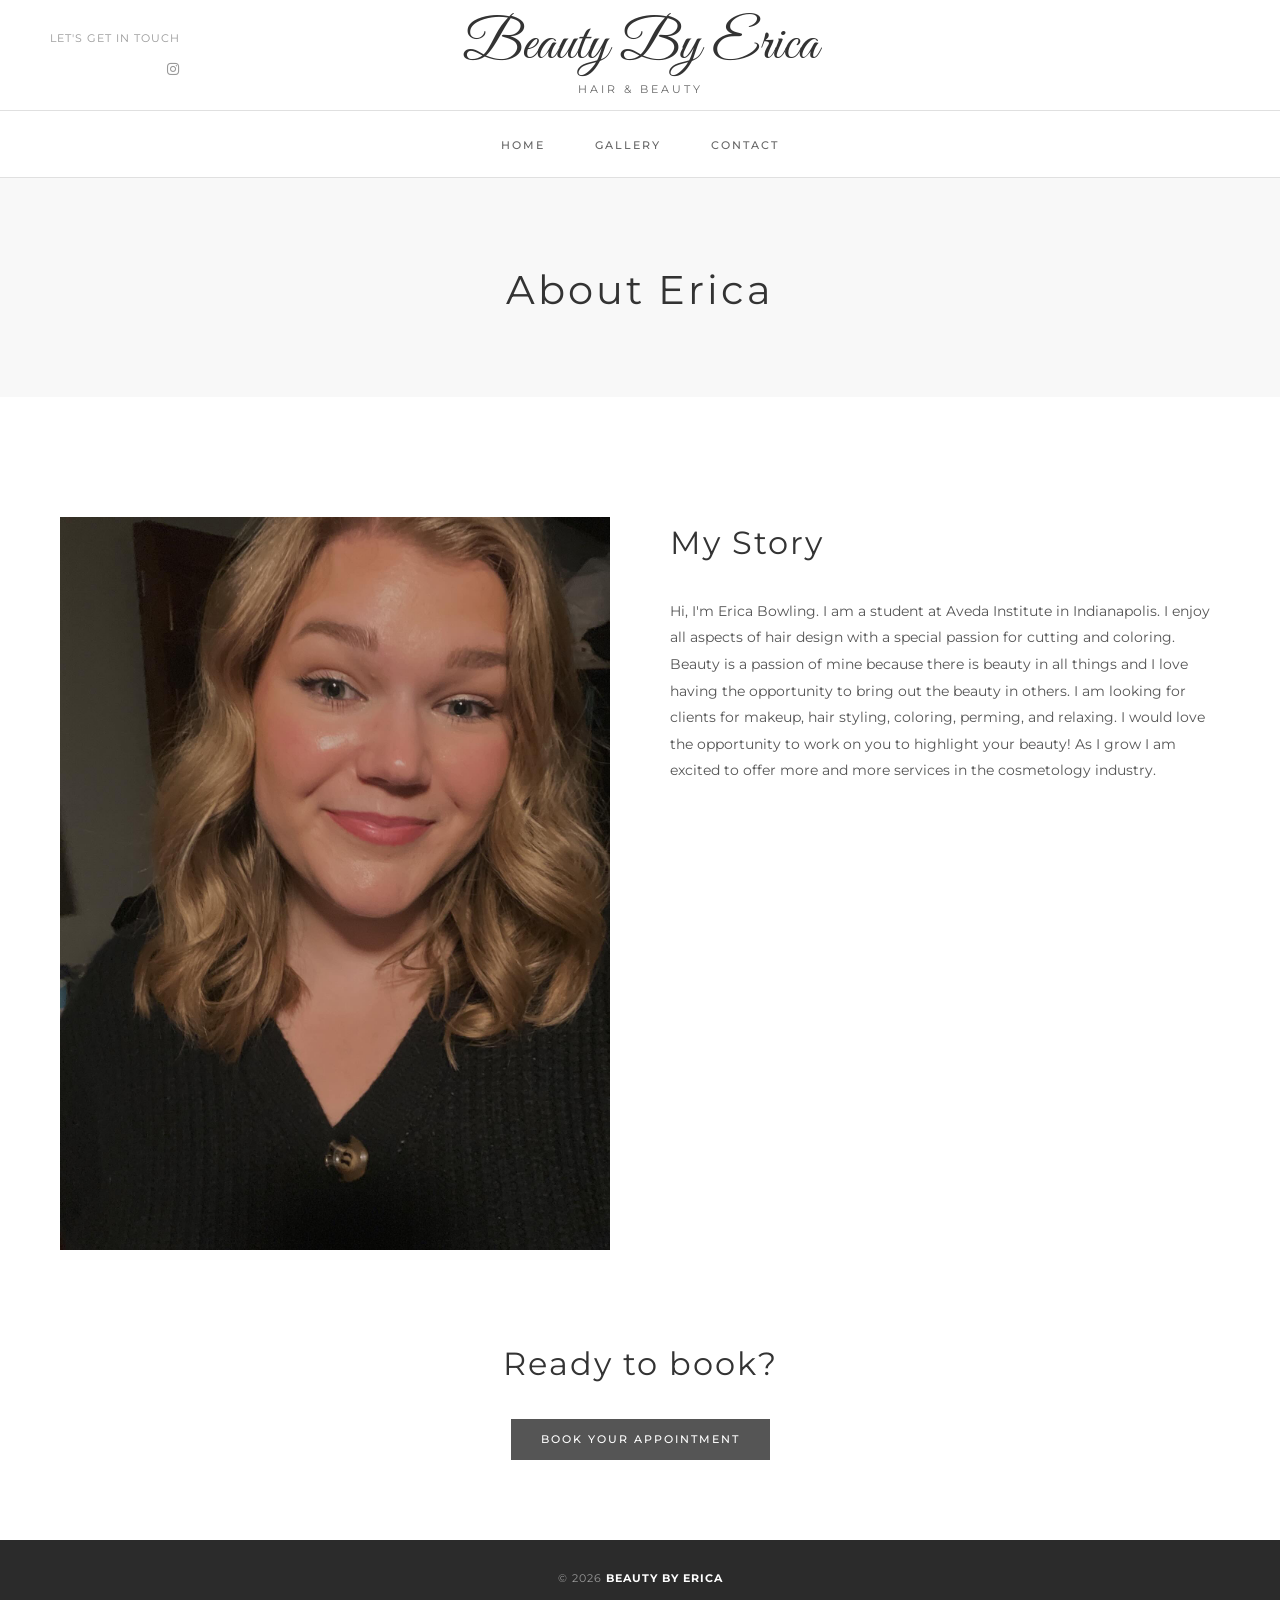
==== commit 987c3159: "erica file name change from jpg to JPG" ====
--- a/about.html
+++ b/about.html
@@ -63,7 +63,7 @@
         <div class="about-grid">
           <div class="about-image">
             <img
-              src="./images/erica-1.jpg"
+              src="./images/erica-1.JPG"
               alt="Erica - Professional Hair Stylist"
             />
           </div>
